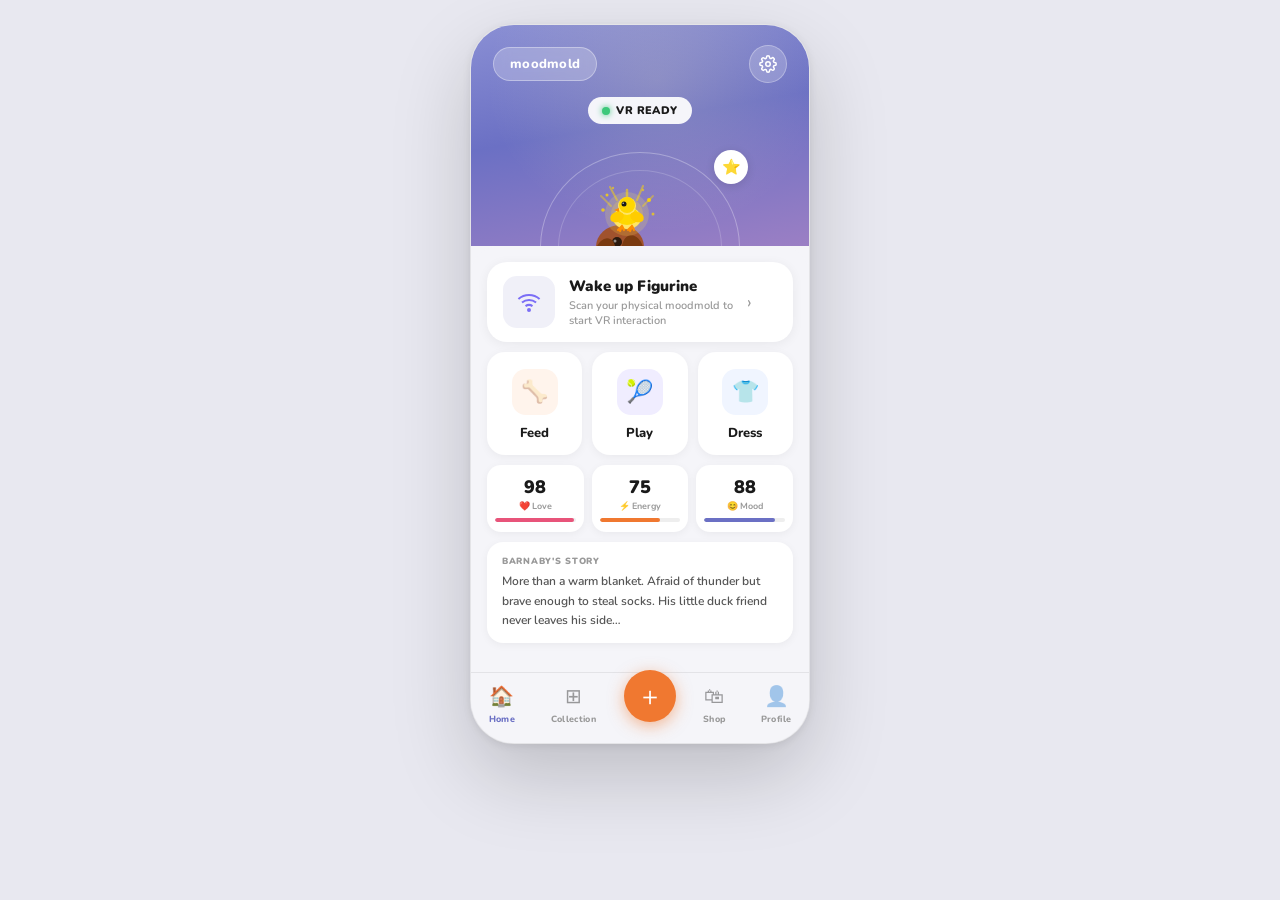
==== moodmol.html @ 46aa0790 "Initial commit: Moodmol mobile HTML prototype Made-with: Cursor" ====
<!DOCTYPE html>
<html lang="zh">
<head>
<meta charset="UTF-8"/>
<meta name="viewport" content="width=device-width, initial-scale=1.0"/>
<title>Moodmol – Digital Pet App</title>
<link rel="preconnect" href="https://fonts.googleapis.com"/>
<link href="https://fonts.googleapis.com/css2?family=Nunito:wght@400;600;700;800;900;1000&display=swap" rel="stylesheet"/>
<style>
*{box-sizing:border-box;margin:0;padding:0;}
:root{
  --orange:#F07830;--orange2:#F5A24B;--orange-dark:#D05E18;
  --pink:#e8547a;--green:#3DC87A;--purple:#7B6EF6;
  --blue:#8A8FD4;--blue2:#6B70C4;
  --white:#fff;--bg:#f5f5f9;--text:#1a1a1a;--muted:#999;
  --font:'Nunito',sans-serif;
}
body{font-family:var(--font);background:#e8e8f0;display:flex;flex-direction:column;align-items:center;justify-content:flex-start;padding:24px 16px 40px;min-height:100vh;}

.phone-shell{width:340px;height:720px;border-radius:44px;overflow:hidden;box-shadow:0 32px 80px rgba(0,0,0,0.18),0 2px 8px rgba(0,0,0,0.08);background:var(--bg);position:relative;border:1px solid rgba(0,0,0,0.07);display:flex;flex-direction:column;}

.screen{display:none;flex:1;min-height:0;flex-direction:column;overflow-y:auto;overflow-x:hidden;-webkit-overflow-scrolling:touch;}
.screen.active{display:flex;}

/* ══════════ HOME ══════════ */
.home-hero{background:linear-gradient(170deg,#8A8FD4 0%,#6B70C4 45%,#9B7FC4 100%);padding:0 0 28px;position:relative;overflow:hidden;}
.home-hero::before{content:'';position:absolute;inset:0;background:radial-gradient(ellipse at 55% 25%,rgba(255,240,180,0.18) 0%,transparent 65%);}

.home-topbar{display:flex;justify-content:space-between;align-items:center;padding:20px 22px 0;position:relative;z-index:2;}
.brand-pill{background:rgba(255,255,255,0.22);backdrop-filter:blur(8px);border:1px solid rgba(255,255,255,0.35);border-radius:20px;padding:7px 16px;font-size:13px;font-weight:800;color:#fff;letter-spacing:0.02em;}
.settings-btn{width:38px;height:38px;background:rgba(255,255,255,0.2);border-radius:50%;display:flex;align-items:center;justify-content:center;cursor:pointer;border:1px solid rgba(255,255,255,0.3);}
.settings-btn svg{width:18px;height:18px;stroke:#fff;fill:none;stroke-width:2;}

.vr-badge{display:flex;align-items:center;gap:6px;background:rgba(255,255,255,0.92);border-radius:20px;padding:6px 14px;font-size:11px;font-weight:900;color:var(--text);width:fit-content;margin:14px auto 0;letter-spacing:0.04em;position:relative;z-index:2;}
.vr-dot{width:8px;height:8px;background:var(--green);border-radius:50%;box-shadow:0 0 6px var(--green);}

.pet-display{position:relative;width:240px;height:230px;margin:8px auto -8px;z-index:2;cursor:pointer;}
.pet-ring{position:absolute;inset:20px;border-radius:50%;border:1.5px solid rgba(255,255,255,0.3);}
.pet-ring.inner{inset:38px;border-color:rgba(255,255,255,0.18);}
.pet-svg-wrap{position:absolute;inset:0;display:flex;align-items:center;justify-content:center;animation:float 3.5s ease-in-out infinite;}
@keyframes float{0%,100%{transform:translateY(0)}50%{transform:translateY(-9px)}}

.badge-star{position:absolute;top:18px;right:12px;width:34px;height:34px;background:#fff;border-radius:50%;display:flex;align-items:center;justify-content:center;font-size:15px;box-shadow:0 2px 10px rgba(0,0,0,0.12);cursor:pointer;}
.badge-heart{position:absolute;bottom:32px;left:8px;width:34px;height:34px;background:#fff;border-radius:50%;display:flex;align-items:center;justify-content:center;font-size:15px;box-shadow:0 2px 10px rgba(0,0,0,0.12);cursor:pointer;}

.pet-name-area{text-align:center;padding:16px 0 2px;position:relative;z-index:2;}
.pet-name{font-size:30px;font-weight:1000;color:#fff;letter-spacing:-0.5px;}
.pet-location{display:flex;align-items:center;justify-content:center;gap:4px;font-size:12px;font-weight:700;color:rgba(255,255,255,0.75);margin-top:3px;}

.home-cards{background:var(--bg);border-radius:28px 28px 0 0;padding:16px 16px 100px;display:flex;flex-direction:column;gap:10px;}

.wake-card{background:#fff;border-radius:20px;padding:14px 16px;display:flex;align-items:center;gap:14px;cursor:pointer;transition:transform .15s;box-shadow:0 2px 12px rgba(0,0,0,0.06);}
.wake-card:hover{transform:scale(1.01);}
.wake-icon{width:52px;height:52px;background:#f0f0f8;border-radius:14px;display:flex;align-items:center;justify-content:center;flex-shrink:0;}
.wake-icon svg{width:24px;height:24px;stroke:var(--purple);fill:none;stroke-width:2;}
.wake-title{font-size:15px;font-weight:900;color:var(--text);}
.wake-sub{font-size:11px;color:var(--muted);font-weight:600;margin-top:2px;line-height:1.4;}

.actions-row{display:grid;grid-template-columns:repeat(3,1fr);gap:10px;}
.action-card{background:#fff;border-radius:18px;padding:17px 8px 13px;display:flex;flex-direction:column;align-items:center;gap:9px;cursor:pointer;transition:all .18s;box-shadow:0 2px 10px rgba(0,0,0,0.05);}
.action-card:hover{transform:translateY(-3px);box-shadow:0 8px 22px rgba(0,0,0,0.1);}
.action-icon-wrap{width:46px;height:46px;border-radius:14px;display:flex;align-items:center;justify-content:center;font-size:22px;}
.action-lbl{font-size:13px;font-weight:800;color:var(--text);}

.stats-row{display:grid;grid-template-columns:repeat(3,1fr);gap:8px;}
.stat-card{background:#fff;border-radius:14px;padding:10px 8px;text-align:center;box-shadow:0 2px 8px rgba(0,0,0,0.05);}
.stat-val{font-size:18px;font-weight:1000;color:var(--text);}
.stat-lbl{font-size:9px;color:var(--muted);font-weight:700;margin-top:1px;}
.stat-bar{height:4px;border-radius:3px;background:#eee;margin-top:6px;overflow:hidden;}
.stat-fill{height:100%;border-radius:3px;}

.story-card{background:#fff;border-radius:16px;padding:13px 15px;box-shadow:0 2px 8px rgba(0,0,0,0.05);}
.story-label{font-size:9px;font-weight:900;text-transform:uppercase;letter-spacing:0.08em;color:var(--muted);margin-bottom:5px;}
.story-text{font-size:12px;font-weight:600;color:#555;line-height:1.6;}

.bottom-nav{position:absolute;bottom:0;left:0;right:0;background:rgba(245,245,249,0.96);backdrop-filter:blur(12px);border-top:1px solid rgba(0,0,0,0.07);padding:10px 0 18px;display:flex;align-items:center;justify-content:space-around;}
.nav-item{display:flex;flex-direction:column;align-items:center;gap:3px;cursor:pointer;padding:0 8px;}
.nav-icon{font-size:20px;opacity:0.38;}
.nav-icon.active{opacity:1;}
.nav-lbl{font-size:9px;font-weight:800;color:var(--muted);letter-spacing:0.04em;}
.nav-lbl.active{color:var(--blue2);}
.nav-create{width:52px;height:52px;background:var(--orange);border-radius:50%;display:flex;align-items:center;justify-content:center;font-size:26px;color:#fff;box-shadow:0 4px 16px rgba(240,120,48,0.5);cursor:pointer;margin-top:-16px;transition:all .2s;}
.nav-create:hover{transform:scale(1.08);}
.nav-create:active{transform:scale(0.95);}

/* ══════════ PLAY / AR ══════════ */
.play-header{background:linear-gradient(160deg,#8A8FD4,#6B70C4);padding:20px 22px 14px;position:relative;overflow:hidden;}
.back-row{display:flex;align-items:center;justify-content:space-between;position:relative;z-index:2;margin-bottom:10px;}
.back-btn{display:flex;align-items:center;gap:5px;cursor:pointer;}
.back-ch{font-size:20px;font-weight:900;color:#fff;}
.back-txt{font-size:13px;font-weight:800;color:#fff;}
.play-nav-title{font-size:14px;font-weight:900;color:#fff;}
.play-more{font-size:18px;color:rgba(255,255,255,0.6);}

.ar-viewport{position:relative;height:200px;margin:0 14px;border-radius:22px;overflow:hidden;cursor:pointer;background:linear-gradient(170deg,#9BA2E0 0%,#7B82CC 60%,#B890D0 100%);}
.ar-grid{position:absolute;inset:0;background-image:repeating-linear-gradient(0deg,rgba(255,255,255,0.07) 0,rgba(255,255,255,0.07) 1px,transparent 1px,transparent 24px),repeating-linear-gradient(90deg,rgba(255,255,255,0.07) 0,rgba(255,255,255,0.07) 1px,transparent 1px,transparent 24px);}
.ar-floor{position:absolute;bottom:0;left:0;right:0;height:60px;background:linear-gradient(0deg,rgba(180,160,220,0.45),transparent);}
.ar-pet-wrap{position:absolute;inset:0;display:flex;align-items:center;justify-content:center;animation:ar-float 3s ease-in-out infinite;}
@keyframes ar-float{0%,100%{transform:translateY(0)}50%{transform:translateY(-10px)}}
.ar-glow{position:absolute;bottom:24px;left:50%;transform:translateX(-50%);width:90px;height:18px;background:rgba(255,200,80,0.28);border-radius:50%;filter:blur(6px);}
.ar-live-badge{position:absolute;top:10px;left:12px;font-size:9px;font-weight:900;background:rgba(255,255,255,0.2);color:#fff;border-radius:8px;padding:3px 10px;letter-spacing:0.1em;}
.ar-nfc-btn{position:absolute;top:10px;right:12px;font-size:9px;font-weight:800;background:rgba(255,255,255,0.22);color:#fff;border-radius:8px;padding:3px 10px;cursor:pointer;border:1px solid rgba(255,255,255,0.3);}
.ar-sp{position:absolute;color:#FFD700;font-size:12px;animation:ar-twinkle var(--d) var(--dl) ease-in-out infinite;pointer-events:none;}
@keyframes ar-twinkle{0%,100%{opacity:0;transform:scale(0.4) translateY(0)}50%{opacity:1;transform:scale(1) translateY(-6px)}}

.pet-info-strip{display:flex;align-items:center;gap:12px;background:#fff;margin:10px 14px 0;border-radius:18px;padding:12px 14px;box-shadow:0 2px 10px rgba(0,0,0,0.06);}
.pet-av{width:46px;height:46px;border-radius:14px;background:linear-gradient(135deg,#c8a8e8,#8A8FD4);display:flex;align-items:center;justify-content:center;font-size:24px;flex-shrink:0;}
.pet-inf-name{font-size:15px;font-weight:900;color:var(--text);}
.pet-inf-breed{font-size:10px;color:var(--muted);font-weight:700;}
.mood-pill{background:#f0f0ff;color:var(--blue2);font-size:10px;font-weight:800;border-radius:12px;padding:4px 11px;}

.ar-actions{display:grid;grid-template-columns:repeat(4,1fr);gap:8px;padding:10px 14px 0;}
.ar-act{background:#fff;border-radius:14px;padding:11px 4px 8px;display:flex;flex-direction:column;align-items:center;gap:4px;cursor:pointer;transition:all .18s;border:2px solid transparent;box-shadow:0 2px 8px rgba(0,0,0,0.05);}
.ar-act:hover{transform:scale(1.05);}
.ar-act.on{background:#f0f0ff;border-color:var(--blue2);}
.ar-act-icon{font-size:20px;}
.ar-act-lbl{font-size:8px;font-weight:800;color:var(--muted);}
.ar-act.on .ar-act-lbl{color:var(--blue2);}

.ar-stats{display:grid;grid-template-columns:repeat(3,1fr);gap:8px;padding:8px 14px 0;}
.ar-stat{background:#fff;border-radius:12px;padding:9px 6px;text-align:center;box-shadow:0 2px 6px rgba(0,0,0,0.05);}
.ar-sv{font-size:16px;font-weight:1000;color:var(--text);}
.ar-sl{font-size:8px;color:var(--muted);font-weight:700;margin-top:1px;}
.ar-sb{height:4px;border-radius:3px;background:#eee;margin-top:5px;overflow:hidden;}
.ar-sf{height:100%;border-radius:3px;transition:width .5s ease;}

.nfc-strip{display:flex;align-items:center;justify-content:center;gap:7px;background:#f0f0ff;border-radius:14px;padding:9px 12px;cursor:pointer;margin:8px 14px 0;transition:all .2s;}
.nfc-strip:hover{background:#e4e4ff;}
.nfc-txt{font-size:10px;font-weight:800;color:var(--blue2);}

.ar-cta{background:linear-gradient(90deg,#8A8FD4,#6B70C4);color:#fff;border-radius:16px;padding:13px;font-size:14px;font-weight:900;text-align:center;cursor:pointer;margin:8px 14px 12px;transition:all .2s;border:none;font-family:var(--font);display:block;width:calc(100% - 28px);}
.ar-cta:hover{opacity:0.9;transform:translateY(-1px);}

/* ══════════ FEED ══════════ */
.subscreen-header{background:linear-gradient(135deg,#8A8FD4,#6B70C4);padding:20px 22px 22px;}
.sub-back{display:flex;align-items:center;gap:8px;cursor:pointer;margin-bottom:12px;}
.sub-title{font-size:20px;font-weight:900;color:#fff;}
.subscreen-body{flex:1;min-height:0;padding:14px;display:flex;flex-direction:column;gap:11px;background:var(--bg);overflow-y:auto;}

.hb-wrap{background:#fff;border-radius:14px;padding:12px 14px;box-shadow:0 2px 8px rgba(0,0,0,0.05);}
.hb-lbl{display:flex;justify-content:space-between;font-size:11px;font-weight:800;color:var(--text);margin-bottom:6px;}
.hb-track{height:10px;background:#f0f0f0;border-radius:8px;overflow:hidden;}
.hb-fill{height:100%;background:linear-gradient(90deg,#8A8FD4,#6B70C4);border-radius:8px;transition:width .5s ease;}

.food-grid{display:grid;grid-template-columns:repeat(3,1fr);gap:9px;}
.food-item{background:#fff;border-radius:14px;padding:13px 7px;display:flex;flex-direction:column;align-items:center;gap:5px;cursor:pointer;transition:all .18s;border:2px solid transparent;box-shadow:0 2px 7px rgba(0,0,0,0.05);}
.food-item:hover{border-color:var(--blue2);transform:scale(1.03);}
.food-item.sel{border-color:var(--blue2);background:#f0f0ff;}
.food-emoji{font-size:26px;}
.food-name{font-size:10px;font-weight:800;color:var(--text);}
.food-pts{font-size:9px;color:var(--blue2);font-weight:700;}
.sub-btn{background:linear-gradient(90deg,#8A8FD4,#6B70C4);color:#fff;border-radius:14px;padding:13px;font-size:14px;font-weight:900;text-align:center;cursor:pointer;border:none;font-family:var(--font);width:100%;}

/* ══════════ DRESS ══════════ */
.dress-preview{background:linear-gradient(135deg,#d4d0f0,#c0c8e8);padding:20px 22px 22px;text-align:center;}
.outfit-grid{display:grid;grid-template-columns:repeat(3,1fr);gap:9px;padding:14px;}
.outfit-card{background:#fff;border-radius:14px;padding:13px 7px;display:flex;flex-direction:column;align-items:center;gap:5px;cursor:pointer;transition:all .18s;border:2px solid transparent;box-shadow:0 2px 7px rgba(0,0,0,0.05);}
.outfit-card:hover{transform:scale(1.03);}
.outfit-card.wearing{border-color:var(--blue2);background:#f0f0ff;}

/* ══════════ CREATE ══════════ */
.create-header{background:linear-gradient(135deg,var(--orange2),var(--orange));padding:20px 22px 24px;}
.create-body{flex:1;min-height:0;padding:16px;display:flex;flex-direction:column;gap:12px;background:var(--bg);overflow-y:auto;}
.upload-big{border:2.5px dashed #ffc89a;border-radius:20px;background:#fff9f5;padding:26px;display:flex;flex-direction:column;align-items:center;gap:8px;cursor:pointer;transition:all .2s;}
.upload-big:hover,.upload-big.done{border-color:var(--orange);background:#fff4ec;}
.upload-big.has-preview{padding:14px;}
.visually-hidden{position:absolute;width:1px;height:1px;padding:0;margin:-1px;overflow:hidden;clip:rect(0,0,0,0);white-space:nowrap;border:0;}
.upload-preview-img{width:100%;max-height:150px;object-fit:cover;border-radius:14px;display:none;box-shadow:0 2px 12px rgba(0,0,0,0.08);}
.upload-big.has-preview .upload-preview-img{display:block;}
.upload-big.has-preview .upload-big-icon{display:none;}
.upload-big-icon{width:48px;height:48px;background:var(--orange);border-radius:50%;display:flex;align-items:center;justify-content:center;font-size:22px;}
.upload-big-txt{font-size:14px;font-weight:900;color:var(--orange);}
.upload-big-sub{font-size:11px;color:var(--muted);}
.cf-label{font-size:10px;font-weight:900;text-transform:uppercase;letter-spacing:0.07em;color:var(--muted);margin-bottom:3px;}
.cf-input{background:#fff;border-radius:12px;padding:10px 13px;font-size:13px;font-family:var(--font);font-weight:600;border:1.5px solid transparent;transition:all .2s;width:100%;outline:none;box-shadow:0 1px 6px rgba(0,0,0,0.05);}
.cf-input:focus{border-color:var(--orange);}
.cf-input::placeholder{color:#ccc;}
.cf-row{display:grid;grid-template-columns:1fr 1fr;gap:10px;}
.chips-wrap{display:flex;flex-wrap:wrap;gap:6px;}
.chip{padding:6px 12px;border-radius:20px;font-size:11px;font-weight:800;background:#f0f0f0;color:#888;cursor:pointer;transition:all .2s;border:1.5px solid transparent;user-select:none;}
.chip.on{background:#fff4ec;color:var(--orange-dark);border-color:var(--orange);}
.create-btn{background:var(--orange);color:#fff;border-radius:16px;padding:14px;font-size:14px;font-weight:900;text-align:center;cursor:pointer;transition:all .2s;border:none;font-family:var(--font);width:100%;}
.create-btn:hover{background:var(--orange-dark);}

/* ══════════ GENERATING ══════════ */
.gen-hero{background:linear-gradient(160deg,#F5A24B,#F07830,#e8547a);padding:28px 22px 32px;display:flex;flex-direction:column;align-items:center;gap:6px;}
.gen-orb-wrap{position:relative;width:140px;height:140px;display:flex;align-items:center;justify-content:center;}
.gen-ring{position:absolute;border-radius:50%;border:2px solid rgba(255,255,255,0.3);}
.gen-ring.r1{inset:-12px;animation:pulse-r 2s infinite;}
.gen-ring.r2{inset:-24px;animation:pulse-r 2s .5s infinite;}
.gen-ring.r3{inset:-38px;animation:pulse-r 2s 1s infinite;}
@keyframes pulse-r{0%,100%{opacity:1}50%{opacity:.3}}
.gen-orb{width:120px;height:120px;background:rgba(255,255,255,0.2);border-radius:50%;display:flex;align-items:center;justify-content:center;font-size:56px;border:2px solid rgba(255,255,255,0.35);}
.gen-body{flex:1;min-height:0;padding:16px;background:var(--bg);display:flex;flex-direction:column;gap:12px;overflow-y:auto;}
.prog-card{background:#fff;border-radius:16px;padding:14px;box-shadow:0 2px 8px rgba(0,0,0,0.05);}
.prog-head{display:flex;justify-content:space-between;font-size:11px;font-weight:800;color:var(--text);margin-bottom:8px;}
.prog-pct{color:var(--orange);}
.prog-track{height:9px;background:#f0f0f0;border-radius:6px;overflow:hidden;}
.prog-fill{height:100%;border-radius:6px;background:linear-gradient(90deg,var(--orange2),var(--orange));width:0%;transition:width .08s linear;}
.steps-card{background:#fff;border-radius:16px;padding:14px;box-shadow:0 2px 8px rgba(0,0,0,0.05);display:flex;flex-direction:column;gap:9px;}
.step-row{display:flex;align-items:center;gap:10px;}
.step-dot{width:22px;height:22px;border-radius:50%;flex-shrink:0;display:flex;align-items:center;justify-content:center;font-size:10px;font-weight:900;transition:all .3s;}
.s-done{background:var(--green);color:#fff;}
.s-active{background:var(--orange);color:#fff;}
.s-wait{background:#f0f0f0;color:#ccc;}
.step-txt{font-size:12px;font-weight:700;transition:color .3s;}
.t-done{color:var(--green);}
.t-active{color:var(--orange);}
.t-wait{color:#ccc;}

/* NFC Sheet */
.overlay{position:fixed;inset:0;background:rgba(0,0,0,0.4);display:none;align-items:flex-end;z-index:500;}
.overlay.open{display:flex;}
.sheet{background:#fff;border-radius:28px 28px 0 0;padding:26px 22px 34px;width:100%;max-width:340px;margin:0 auto;animation:slide-up .3s;}
@keyframes slide-up{from{transform:translateY(60px);opacity:0}to{transform:translateY(0);opacity:1}}
.sheet-handle{width:40px;height:4px;background:#e0e0e0;border-radius:2px;margin:0 auto 18px;}
.sheet-title{font-size:17px;font-weight:900;text-align:center;color:var(--text);margin-bottom:5px;}
.sheet-sub{font-size:12px;font-weight:600;color:var(--muted);text-align:center;line-height:1.5;margin-bottom:18px;}
.sheet-btn{background:linear-gradient(90deg,#8A8FD4,#6B70C4);color:#fff;border-radius:13px;padding:13px;font-size:14px;font-weight:900;text-align:center;cursor:pointer;border:none;font-family:var(--font);width:100%;margin-bottom:8px;display:block;}
.sheet-btn-sec{background:#f5f5f5;color:var(--text);border-radius:13px;padding:11px;font-size:13px;font-weight:700;text-align:center;cursor:pointer;border:none;font-family:var(--font);width:100%;display:block;}

.toast{position:fixed;bottom:28px;left:50%;transform:translateX(-50%) translateY(16px);background:#1a1a1a;color:#fff;font-size:12px;font-weight:800;border-radius:20px;padding:10px 20px;opacity:0;transition:all .3s;pointer-events:none;z-index:999;white-space:nowrap;}
.toast.show{opacity:1;transform:translateX(-50%) translateY(0);}
</style>
</head>
<body>

<div class="phone-shell" id="phoneShell" style="position:relative;">

  <!-- ══ HOME ══ -->
  <div class="screen active" id="sc-home">
    <div class="home-hero">
      <div class="home-topbar">
        <div class="brand-pill">moodmold</div>
        <div class="settings-btn" onclick="showToast('⚙️ Settings')">
          <svg viewBox="0 0 24 24"><circle cx="12" cy="12" r="3"/><path d="M19.4 15a1.65 1.65 0 00.33 1.82l.06.06a2 2 0 010 2.83 2 2 0 01-2.83 0l-.06-.06a1.65 1.65 0 00-1.82-.33 1.65 1.65 0 00-1 1.51V21a2 2 0 01-4 0v-.09A1.65 1.65 0 009 19.4a1.65 1.65 0 00-1.82.33l-.06.06a2 2 0 01-2.83-2.83l.06-.06A1.65 1.65 0 004.68 15a1.65 1.65 0 00-1.51-1H3a2 2 0 010-4h.09A1.65 1.65 0 004.6 9a1.65 1.65 0 00-.33-1.82l-.06-.06a2 2 0 012.83-2.83l.06.06A1.65 1.65 0 009 4.68a1.65 1.65 0 001-1.51V3a2 2 0 014 0v.09a1.65 1.65 0 001 1.51 1.65 1.65 0 001.82-.33l.06-.06a2 2 0 012.83 2.83l-.06.06A1.65 1.65 0 0019.4 9a1.65 1.65 0 001.51 1H21a2 2 0 010 4h-.09a1.65 1.65 0 00-1.51 1z"/></svg>
        </div>
      </div>
      <div class="vr-badge"><div class="vr-dot"></div>VR READY</div>

      <div class="pet-display" onclick="tapPet('home')">
        <div class="pet-ring"></div>
        <div class="pet-ring inner"></div>
        <div class="pet-svg-wrap">
          <svg width="170" height="170" viewBox="0 0 170 170" xmlns="http://www.w3.org/2000/svg">
            <ellipse cx="85" cy="158" rx="38" ry="8" fill="rgba(0,0,0,0.12)"/>
            <ellipse cx="85" cy="118" rx="42" ry="26" fill="#8B4513"/>
            <ellipse cx="85" cy="116" rx="40" ry="23" fill="#A0522D"/>
            <rect x="52" y="132" width="14" height="18" rx="7" fill="#8B4513"/>
            <rect x="104" y="132" width="14" height="18" rx="7" fill="#8B4513"/>
            <rect x="62" y="133" width="12" height="16" rx="6" fill="#8B4513"/>
            <rect x="96" y="133" width="12" height="16" rx="6" fill="#8B4513"/>
            <path d="M125 112 Q140 105 138 95 Q136 87 128 90" stroke="#8B4513" stroke-width="8" fill="none" stroke-linecap="round"/>
            <ellipse cx="72" cy="100" rx="18" ry="16" fill="#A0522D"/>
            <ellipse cx="65" cy="85" rx="24" ry="22" fill="#A0522D"/>
            <ellipse cx="54" cy="90" rx="14" ry="10" fill="#8B4513"/>
            <ellipse cx="46" cy="89" rx="7" ry="5" fill="#2C1A0E"/>
            <ellipse cx="44" cy="88" rx="2" ry="1.5" fill="rgba(255,255,255,0.3)"/>
            <circle cx="62" cy="80" r="5" fill="#2C1A0E"/>
            <circle cx="60" cy="79" r="1.5" fill="rgba(255,255,255,0.5)"/>
            <ellipse cx="78" cy="90" rx="11" ry="17" fill="#7A3A10" transform="rotate(-10 78 90)"/>
            <ellipse cx="50" cy="91" rx="10" ry="15" fill="#7A3A10" transform="rotate(15 50 91)"/>
            <ellipse cx="75" cy="112" rx="18" ry="8" fill="rgba(180,120,60,0.3)"/>
            <g opacity="0.7">
              <line x1="72" y1="42" x2="72" y2="28" stroke="#FFD700" stroke-width="2.5" stroke-linecap="round" opacity="0.8"/>
              <line x1="82" y1="38" x2="88" y2="24" stroke="#FFD700" stroke-width="2" stroke-linecap="round" opacity="0.7"/>
              <line x1="62" y1="38" x2="55" y2="25" stroke="#FFD700" stroke-width="2" stroke-linecap="round" opacity="0.7"/>
              <line x1="88" y1="44" x2="98" y2="34" stroke="#FFD700" stroke-width="1.8" stroke-linecap="round" opacity="0.6"/>
              <line x1="56" y1="44" x2="46" y2="34" stroke="#FFD700" stroke-width="1.8" stroke-linecap="round" opacity="0.6"/>
            </g>
            <circle cx="72" cy="52" r="22" fill="rgba(255,230,80,0.18)"/>
            <circle cx="72" cy="52" r="16" fill="rgba(255,215,60,0.22)"/>
            <ellipse cx="72" cy="56" rx="14" ry="11" fill="#FFE566"/>
            <ellipse cx="72" cy="54" rx="12" ry="9" fill="#FFD700"/>
            <circle cx="72" cy="44" r="9" fill="#FFE566"/>
            <circle cx="72" cy="43" r="8" fill="#FFD700"/>
            <path d="M64 46 L59 48 L64 50 Z" fill="#FF8C00"/>
            <circle cx="69" cy="42" r="2.5" fill="#1a1a1a"/>
            <circle cx="68.2" cy="41.3" r="0.8" fill="rgba(255,255,255,0.7)"/>
            <ellipse cx="82" cy="55" rx="7" ry="5" fill="#FFCC00" transform="rotate(20 82 55)"/>
            <ellipse cx="62" cy="55" rx="7" ry="5" fill="#FFCC00" transform="rotate(-20 62 55)"/>
            <path d="M67 64 L63 68 M67 64 L65 69 M67 64 L69 68" stroke="#FF8C00" stroke-width="2.2" stroke-linecap="round"/>
            <path d="M77 64 L73 68 M77 64 L75 69 M77 64 L79 68" stroke="#FF8C00" stroke-width="2.2" stroke-linecap="round"/>
            <circle cx="94" cy="38" r="2" fill="#FFD700" opacity="0.9"/>
            <circle cx="52" cy="33" r="1.5" fill="#FFD700" opacity="0.8"/>
            <circle cx="98" cy="52" r="1.5" fill="#FFD700" opacity="0.7"/>
            <circle cx="48" cy="48" r="1.8" fill="#FFD700" opacity="0.8"/>
            <circle cx="88" cy="28" r="1.2" fill="#FFD700" opacity="0.6"/>
            <circle cx="58" cy="26" r="1.2" fill="#FFD700" opacity="0.6"/>
          </svg>
        </div>
        <div class="badge-star" onclick="event.stopPropagation();showToast('⭐ Favorited!')">⭐</div>
        <div class="badge-heart" onclick="event.stopPropagation();addLove()">❤️</div>
      </div>

      <div class="pet-name-area">
        <div class="pet-name" id="homePetName">Barnaby</div>
        <div class="pet-location">📍 Home Environment</div>
      </div>
    </div>

    <div class="home-cards">
      <div class="wake-card" onclick="openNFC()">
        <div class="wake-icon">
          <svg viewBox="0 0 24 24"><path d="M5 12.55a11 11 0 0114.08 0"/><path d="M1.42 9a16 16 0 0121.16 0"/><path d="M8.53 16.11a6 6 0 016.95 0"/><circle cx="12" cy="20" r="1" fill="currentColor"/></svg>
        </div>
        <div class="wake-text">
          <div class="wake-title">Wake up Figurine</div>
          <div class="wake-sub">Scan your physical moodmold to<br>start VR interaction</div>
        </div>
        <span style="font-size:18px;color:var(--muted);">›</span>
      </div>

      <div class="actions-row">
        <div class="action-card" onclick="goTo('sc-feed')">
          <div class="action-icon-wrap" style="background:#fff4ec;">🦴</div>
          <div class="action-lbl">Feed</div>
        </div>
        <div class="action-card" onclick="goTo('sc-play')">
          <div class="action-icon-wrap" style="background:#f0edff;">🎾</div>
          <div class="action-lbl">Play</div>
        </div>
        <div class="action-card" onclick="goTo('sc-dress')">
          <div class="action-icon-wrap" style="background:#f0f5ff;">👕</div>
          <div class="action-lbl">Dress</div>
        </div>
      </div>

      <div class="stats-row">
        <div class="stat-card"><div class="stat-val" id="h-love">98</div><div class="stat-lbl">❤️ Love</div><div class="stat-bar"><div class="stat-fill" id="hf-love" style="width:98%;background:var(--pink)"></div></div></div>
        <div class="stat-card"><div class="stat-val" id="h-energy">75</div><div class="stat-lbl">⚡ Energy</div><div class="stat-bar"><div class="stat-fill" id="hf-energy" style="width:75%;background:var(--orange)"></div></div></div>
        <div class="stat-card"><div class="stat-val" id="h-mood">88</div><div class="stat-lbl">😊 Mood</div><div class="stat-bar"><div class="stat-fill" id="hf-mood" style="width:88%;background:var(--blue2)"></div></div></div>
      </div>

      <div class="story-card">
        <div class="story-label">Barnaby's Story</div>
        <div class="story-text">More than a warm blanket. Afraid of thunder but brave enough to steal socks. His little duck friend never leaves his side…</div>
      </div>
    </div>

    <div class="bottom-nav">
      <div class="nav-item"><div class="nav-icon active">🏠</div><div class="nav-lbl active">Home</div></div>
      <div class="nav-item" onclick="showToast('🗂 Collection')"><div class="nav-icon">⊞</div><div class="nav-lbl">Collection</div></div>
      <div class="nav-create" onclick="goTo('sc-create')">＋</div>
      <div class="nav-item" onclick="showToast('🛍 Shop')"><div class="nav-icon">🛍</div><div class="nav-lbl">Shop</div></div>
      <div class="nav-item" onclick="showToast('👤 Profile')"><div class="nav-icon">👤</div><div class="nav-lbl">Profile</div></div>
    </div>
  </div>

  <!-- ══ PLAY / AR ══ -->
  <div class="screen" id="sc-play">
    <div class="play-header">
      <div class="back-row">
        <div class="back-btn" onclick="goTo('sc-home')"><span class="back-ch">‹</span><span class="back-txt">Back</span></div>
        <span class="play-nav-title">AR World</span>
        <span class="play-more">⋮</span>
      </div>
    </div>

    <div style="background:var(--bg);flex:1;min-height:0;padding-bottom:16px;overflow-y:auto;">
      <div class="ar-viewport" onclick="tapPet('ar')" id="arViewport">
        <div class="ar-grid"></div>
        <div class="ar-floor"></div>
        <div class="ar-sp" style="--d:2.1s;--dl:0s;top:14px;left:22px;">✦</div>
        <div class="ar-sp" style="--d:1.7s;--dl:.4s;top:20px;right:30px;font-size:9px;">✦</div>
        <div class="ar-sp" style="--d:2.4s;--dl:.9s;bottom:40px;left:18px;font-size:9px;">✦</div>
        <div class="ar-sp" style="--d:1.9s;--dl:1.3s;bottom:50px;right:20px;">✦</div>
        <div class="ar-sp" style="--d:2.8s;--dl:.6s;top:50px;left:50px;font-size:8px;">✦</div>
        <div class="ar-glow"></div>
        <div class="ar-pet-wrap">
          <svg width="130" height="130" viewBox="0 0 130 130" xmlns="http://www.w3.org/2000/svg">
            <ellipse cx="65" cy="120" rx="30" ry="7" fill="rgba(255,200,80,0.2)"/>
            <ellipse cx="65" cy="94" rx="33" ry="21" fill="#8B4513"/><ellipse cx="65" cy="92" rx="31" ry="18" fill="#A0522D"/>
            <rect x="38" y="104" width="11" height="14" rx="5.5" fill="#8B4513"/><rect x="82" y="104" width="11" height="14" rx="5.5" fill="#8B4513"/>
            <rect x="46" y="105" width="10" height="13" rx="5" fill="#8B4513"/><rect x="74" y="105" width="10" height="13" rx="5" fill="#8B4513"/>
            <path d="M97 88 Q108 82 107 73 Q106 67 100 70" stroke="#8B4513" stroke-width="6" fill="none" stroke-linecap="round"/>
            <ellipse cx="52" cy="77" rx="14" ry="13" fill="#A0522D"/>
            <ellipse cx="47" cy="64" rx="19" ry="18" fill="#A0522D"/>
            <ellipse cx="38" cy="69" rx="11" ry="8" fill="#8B4513"/>
            <ellipse cx="31" cy="68" rx="6" ry="4" fill="#2C1A0E"/>
            <circle cx="43" cy="60" r="4" fill="#2C1A0E"/><circle cx="42" cy="59" r="1.2" fill="rgba(255,255,255,0.5)"/>
            <ellipse cx="57" cy="69" rx="9" ry="13" fill="#7A3A10" transform="rotate(-8 57 69)"/>
            <ellipse cx="33" cy="70" rx="8" ry="12" fill="#7A3A10" transform="rotate(12 33 70)"/>
            <circle cx="52" cy="32" r="18" fill="rgba(255,230,80,0.22)"/>
            <circle cx="52" cy="32" r="12" fill="rgba(255,215,60,0.25)"/>
            <line x1="52" y1="20" x2="52" y2="8" stroke="#FFD700" stroke-width="2" stroke-linecap="round" opacity="0.75"/>
            <line x1="61" y1="23" x2="68" y2="12" stroke="#FFD700" stroke-width="1.8" stroke-linecap="round" opacity="0.65"/>
            <line x1="43" y1="23" x2="36" y2="12" stroke="#FFD700" stroke-width="1.8" stroke-linecap="round" opacity="0.65"/>
            <line x1="66" y1="30" x2="75" y2="22" stroke="#FFD700" stroke-width="1.5" stroke-linecap="round" opacity="0.55"/>
            <line x1="38" y1="30" x2="29" y2="22" stroke="#FFD700" stroke-width="1.5" stroke-linecap="round" opacity="0.55"/>
            <ellipse cx="52" cy="36" rx="11" ry="9" fill="#FFE566"/>
            <ellipse cx="52" cy="34" rx="10" ry="7.5" fill="#FFD700"/>
            <circle cx="52" cy="26" r="7.5" fill="#FFE566"/>
            <circle cx="52" cy="25" r="6.5" fill="#FFD700"/>
            <path d="M46 27 L41 29 L46 31 Z" fill="#FF8C00"/>
            <circle cx="50" cy="23" r="2" fill="#1a1a1a"/><circle cx="49.3" cy="22.4" r="0.7" fill="rgba(255,255,255,0.7)"/>
            <ellipse cx="61" cy="35" rx="5.5" ry="4" fill="#FFCC00" transform="rotate(18 61 35)"/>
            <ellipse cx="43" cy="35" rx="5.5" ry="4" fill="#FFCC00" transform="rotate(-18 43 35)"/>
            <circle cx="72" cy="20" r="1.8" fill="#FFD700" opacity="0.9"/>
            <circle cx="34" cy="16" r="1.4" fill="#FFD700" opacity="0.8"/>
            <circle cx="75" cy="34" r="1.3" fill="#FFD700" opacity="0.7"/>
            <circle cx="31" cy="32" r="1.5" fill="#FFD700" opacity="0.75"/>
          </svg>
        </div>
        <div class="ar-live-badge">● LIVE AR</div>
        <div class="ar-nfc-btn" onclick="event.stopPropagation();openNFC()">📲 NFC</div>
      </div>

      <div class="pet-info-strip">
        <div class="pet-av">🐶</div>
        <div style="flex:1;">
          <div class="pet-inf-name">Barnaby</div>
          <div class="pet-inf-breed">Dachshund · Digital Soul</div>
        </div>
        <div class="mood-pill" id="arMood">😄 Happy</div>
      </div>

      <div class="ar-actions">
        <div class="ar-act on" id="act-pet" onclick="pickAct('pet','🤚','Pet','😄 Happy',3,0,2)"><div class="ar-act-icon">🤚</div><div class="ar-act-lbl">Pet</div></div>
        <div class="ar-act" id="act-feed" onclick="pickAct('feed','🍖','Feed','😋 Hungry',1,8,3)"><div class="ar-act-icon">🍖</div><div class="ar-act-lbl">Feed</div></div>
        <div class="ar-act" id="act-play" onclick="pickAct('play','🎾','Play','🤸 Excited',2,-4,5)"><div class="ar-act-icon">🎾</div><div class="ar-act-lbl">Play</div></div>
        <div class="ar-act" id="act-talk" onclick="pickAct('talk','💬','Talk','🥰 Loved',4,0,4)"><div class="ar-act-icon">💬</div><div class="ar-act-lbl">Talk</div></div>
      </div>

      <div class="ar-stats">
        <div class="ar-stat"><div class="ar-sv" id="ar-love">98</div><div class="ar-sl">❤️ Love</div><div class="ar-sb"><div class="ar-sf" id="arf-love" style="width:98%;background:var(--pink)"></div></div></div>
        <div class="ar-stat"><div class="ar-sv" id="ar-energy">75</div><div class="ar-sl">⚡ Energy</div><div class="ar-sb"><div class="ar-sf" id="arf-energy" style="width:75%;background:var(--orange)"></div></div></div>
        <div class="ar-stat"><div class="ar-sv" id="ar-mood">88</div><div class="ar-sl">😊 Mood</div><div class="ar-sb"><div class="ar-sf" id="arf-mood" style="width:88%;background:var(--blue2)"></div></div></div>
      </div>

      <div class="nfc-strip" onclick="openNFC()">
        <span style="font-size:16px">📲</span>
        <span class="nfc-txt">NFC figurine detected · Tap to bond</span>
      </div>

      <button class="ar-cta" onclick="showToast('🎾 Barnaby is playing! +5 Energy')">Start Interaction</button>
    </div>
  </div>

  <!-- ══ FEED ══ -->
  <div class="screen" id="sc-feed">
    <div class="subscreen-header">
      <div class="sub-back" onclick="goTo('sc-home')"><span style="font-size:20px;font-weight:900;color:#fff;">‹</span><span style="font-size:13px;font-weight:800;color:#fff;">Back</span></div>
      <div class="sub-title">Feed Barnaby 🦴</div>
    </div>
    <div class="subscreen-body">
      <div class="hb-wrap">
        <div class="hb-lbl"><span>Hunger</span><span id="hungerPct">62%</span></div>
        <div class="hb-track"><div class="hb-fill" id="hungerFill" style="width:62%"></div></div>
      </div>
      <div style="font-size:10px;font-weight:900;text-transform:uppercase;letter-spacing:0.07em;color:var(--muted);">Choose a Treat</div>
      <div class="food-grid">
        <div class="food-item" onclick="pickFood(this,'🍖','Meat Stick',15)"><div class="food-emoji">🍖</div><div class="food-name">Meat Stick</div><div class="food-pts">+15 energy</div></div>
        <div class="food-item" onclick="pickFood(this,'🥕','Carrot',8)"><div class="food-emoji">🥕</div><div class="food-name">Carrot</div><div class="food-pts">+8 health</div></div>
        <div class="food-item" onclick="pickFood(this,'🐟','Fish Bite',12)"><div class="food-emoji">🐟</div><div class="food-name">Fish Bite</div><div class="food-pts">+12 mood</div></div>
        <div class="food-item" onclick="pickFood(this,'🧀','Cheese',10)"><div class="food-emoji">🧀</div><div class="food-name">Cheese</div><div class="food-pts">+10 joy</div></div>
        <div class="food-item" onclick="pickFood(this,'🍎','Apple',6)"><div class="food-emoji">🍎</div><div class="food-name">Apple</div><div class="food-pts">+6 vitamin</div></div>
        <div class="food-item" onclick="pickFood(this,'🍪','Cookie',5)"><div class="food-emoji">🍪</div><div class="food-name">Cookie</div><div class="food-pts">+5 love</div></div>
      </div>
      <button class="sub-btn" onclick="doFeed()">Feed Now 🦴</button>
    </div>
  </div>

  <!-- ══ DRESS ══ -->
  <div class="screen" id="sc-dress">
    <div class="dress-preview">
      <div class="sub-back" onclick="goTo('sc-home')" style="margin-bottom:8px;"><span style="font-size:20px;font-weight:900;color:var(--blue2);">‹</span><span style="font-size:13px;font-weight:800;color:var(--blue2);">Back</span></div>
      <svg id="dressedPet" width="110" height="90" viewBox="0 0 130 110" xmlns="http://www.w3.org/2000/svg">
        <ellipse cx="65" cy="105" rx="32" ry="7" fill="rgba(0,0,0,0.08)"/>
        <ellipse cx="65" cy="82" rx="33" ry="21" fill="#8B4513"/><ellipse cx="65" cy="80" rx="31" ry="18" fill="#A0522D"/>
        <rect x="38" y="94" width="11" height="14" rx="5.5" fill="#8B4513"/><rect x="82" y="94" width="11" height="14" rx="5.5" fill="#8B4513"/>
        <path d="M97 78 Q108 72 107 63 Q106 57 100 60" stroke="#8B4513" stroke-width="6" fill="none" stroke-linecap="round"/>
        <ellipse cx="52" cy="65" rx="14" ry="13" fill="#A0522D"/>
        <ellipse cx="47" cy="52" rx="19" ry="18" fill="#A0522D"/>
        <ellipse cx="38" cy="57" rx="11" ry="8" fill="#8B4513"/>
        <ellipse cx="31" cy="56" rx="6" ry="4" fill="#2C1A0E"/>
        <circle cx="43" cy="48" r="4" fill="#2C1A0E"/><circle cx="42" cy="47" r="1.2" fill="rgba(255,255,255,0.5)"/>
        <ellipse cx="57" cy="57" rx="9" ry="13" fill="#7A3A10" transform="rotate(-8 57 57)"/>
        <ellipse cx="33" cy="58" rx="8" ry="12" fill="#7A3A10" transform="rotate(12 33 58)"/>
        <text id="accessoryText" x="65" y="28" text-anchor="middle" font-size="22">🎩</text>
      </svg>
      <div style="font-size:14px;font-weight:900;color:var(--blue2);margin-top:6px;" id="outfitName">Fancy Look</div>
    </div>
    <div style="background:var(--bg);flex:1;min-height:0;overflow-y:auto;">
      <div class="outfit-grid">
        <div class="outfit-card wearing" onclick="wearOutfit(this,'🎩','Fancy Look')"><div style="font-size:26px;">🎩</div><div style="font-size:10px;font-weight:800;color:var(--text);">Top Hat</div><div style="font-size:9px;color:var(--blue2);font-weight:700;">Free</div></div>
        <div class="outfit-card" onclick="wearOutfit(this,'🎀','Party Look')"><div style="font-size:26px;">🎀</div><div style="font-size:10px;font-weight:800;color:var(--text);">Bow Tie</div><div style="font-size:9px;color:var(--blue2);font-weight:700;">30 pts</div></div>
        <div class="outfit-card" onclick="wearOutfit(this,'👑','Royal Look')"><div style="font-size:26px;">👑</div><div style="font-size:10px;font-weight:800;color:var(--text);">Crown</div><div style="font-size:9px;color:var(--blue2);font-weight:700;">80 pts</div></div>
        <div class="outfit-card" onclick="wearOutfit(this,'🧣','Winter Look')"><div style="font-size:26px;">🧣</div><div style="font-size:10px;font-weight:800;color:var(--text);">Scarf</div><div style="font-size:9px;color:var(--blue2);font-weight:700;">20 pts</div></div>
        <div class="outfit-card" onclick="wearOutfit(this,'🕶️','Cool Look')"><div style="font-size:26px;">🕶️</div><div style="font-size:10px;font-weight:800;color:var(--text);">Shades</div><div style="font-size:9px;color:var(--blue2);font-weight:700;">50 pts</div></div>
        <div class="outfit-card" onclick="wearOutfit(this,'🌸','Spring Look')"><div style="font-size:26px;">🌸</div><div style="font-size:10px;font-weight:800;color:var(--text);">Flower</div><div style="font-size:9px;color:var(--blue2);font-weight:700;">10 pts</div></div>
      </div>
    </div>
  </div>

  <!-- ══ CREATE ══ -->
  <div class="screen" id="sc-create">
    <div class="create-header">
      <div class="sub-back" onclick="goTo('sc-home')"><span style="font-size:20px;font-weight:900;color:#fff;">‹</span><span style="font-size:13px;font-weight:800;color:#fff;">Back</span></div>
      <div class="sub-title">New Pet Soul ✨</div>
    </div>
    <div class="create-body">
      <div class="upload-big" id="uploadBig" role="button" tabindex="0" onclick="openPetPhotoPicker()" onkeydown="if(event.key==='Enter'||event.key===' ') { event.preventDefault(); openPetPhotoPicker(); }">
        <input type="file" id="petPhotoInput" class="visually-hidden" accept="image/jpeg,image/png,image/heic,image/heif,.heic,.heif" aria-label="Choose pet photo"/>
        <img id="uploadPreviewImg" class="upload-preview-img" alt=""/>
        <div class="upload-big-icon" id="uploadIcon">📷</div>
        <div class="upload-big-txt" id="uploadTxt">Upload Pet Photo</div>
        <div class="upload-big-sub" id="uploadSub">Tap to choose · JPG / PNG / HEIC</div>
      </div>
      <div>
        <div class="cf-label">Pet Name</div>
        <input class="cf-input" id="cf-name" placeholder="e.g. Barnaby" maxlength="20"/>
      </div>
      <div class="cf-row">
        <div>
          <div class="cf-label">Species</div>
          <select class="cf-input" id="cf-species">
            <option value="dog">🐶 Dog</option>
            <option value="cat">🐱 Cat</option>
            <option value="rabbit">🐰 Rabbit</option>
            <option value="bird">🦜 Bird</option>
          </select>
        </div>
        <div>
          <div class="cf-label">Age</div>
          <input class="cf-input" id="cf-age" placeholder="e.g. 3 yrs"/>
        </div>
      </div>
      <div>
        <div class="cf-label">Personality</div>
        <div class="chips-wrap">
          <div class="chip" onclick="this.classList.toggle('on')">Playful</div>
          <div class="chip on" onclick="this.classList.toggle('on')">Cuddly</div>
          <div class="chip" onclick="this.classList.toggle('on')">Stubborn</div>
          <div class="chip" onclick="this.classList.toggle('on')">Foodie</div>
          <div class="chip" onclick="this.classList.toggle('on')">Energetic</div>
          <div class="chip" onclick="this.classList.toggle('on')">Gentle</div>
        </div>
      </div>
      <div>
        <div class="cf-label">Our Story</div>
        <textarea class="cf-input" placeholder="A memory that captures their spirit…" style="height:60px;resize:none;line-height:1.5;"></textarea>
      </div>
      <button class="create-btn" onclick="startGenerate()">Generate Soul →</button>
    </div>
  </div>

  <!-- ══ GENERATING ══ -->
  <div class="screen" id="sc-gen">
    <div class="gen-hero">
      <div style="font-size:11px;font-weight:900;color:rgba(255,255,255,0.7);letter-spacing:0.1em;text-transform:uppercase;">AI GENERATING</div>
      <div class="gen-orb-wrap">
        <div class="gen-ring r1"></div>
        <div class="gen-ring r2"></div>
        <div class="gen-ring r3"></div>
        <div class="gen-orb" id="genOrb">🐶</div>
      </div>
      <div style="font-size:26px;font-weight:1000;color:#fff;letter-spacing:-0.5px;" id="genName">BARNABY</div>
    </div>
    <div class="gen-body">
      <div class="prog-card">
        <div class="prog-head"><span id="genLabel">Preparing…</span><span class="prog-pct" id="genPct">0%</span></div>
        <div class="prog-track"><div class="prog-fill" id="genFill"></div></div>
      </div>
      <div class="steps-card">
        <div class="step-row"><div class="step-dot s-wait" id="gd0">1</div><span class="step-txt t-wait" id="gt0">Photo analyzed</span></div>
        <div class="step-row"><div class="step-dot s-wait" id="gd1">2</div><span class="step-txt t-wait" id="gt1">Personality mapped</span></div>
        <div class="step-row"><div class="step-dot s-wait" id="gd2">3</div><span class="step-txt t-wait" id="gt2">3D avatar sculpted</span></div>
        <div class="step-row"><div class="step-dot s-wait" id="gd3">4</div><span class="step-txt t-wait" id="gt3">Emotion engine bound</span></div>
        <div class="step-row"><div class="step-dot s-wait" id="gd4">5</div><span class="step-txt t-wait" id="gt4">Physical model queued</span></div>
      </div>
    </div>
  </div>

</div><!-- /phone-shell -->

<!-- NFC Sheet -->
<div class="overlay" id="nfcOverlay" onclick="closeSheet(event)">
  <div class="sheet">
    <div class="sheet-handle"></div>
    <div style="font-size:40px;text-align:center;margin-bottom:10px;">📲</div>
    <div class="sheet-title">Wake up Figurine</div>
    <div class="sheet-sub">Hold your moodmold NFC figurine near your phone to awaken <b>Barnaby</b>'s physical soul and unlock exclusive AR animations.</div>
    <button class="sheet-btn" onclick="doNFC()">Scan Now</button>
    <button class="sheet-btn-sec" onclick="document.getElementById('nfcOverlay').classList.remove('open')">Maybe Later</button>
  </div>
</div>

<div class="toast" id="toast"></div>

<script>
function goTo(id){
  document.querySelectorAll('.screen').forEach(s=>s.classList.remove('active'));
  document.getElementById(id).classList.add('active');
}

function tapPet(ctx){
  if(ctx==='ar'){
    spawnArSparkles(document.getElementById('arViewport'));
    setStat('love', Math.min(100, parseInt(document.getElementById('ar-love').textContent)+2));
    syncStats();
  }
  showToast('🐾 Barnaby wags his tail!');
}

function addLove(){
  setStat('love', Math.min(100, parseInt(document.getElementById('h-love').textContent)+3));
  showToast('❤️ Barnaby feels loved!');
}

let selectedFood = null;
function pickFood(el, emoji, name, pts){
  document.querySelectorAll('.food-item').forEach(f=>f.classList.remove('sel'));
  el.classList.add('sel');
  selectedFood = {emoji, name, pts};
}
function doFeed(){
  if(!selectedFood){showToast('🍽 Pick a treat first!');return;}
  const v = Math.min(100, parseInt(document.getElementById('hungerPct').textContent)+selectedFood.pts);
  document.getElementById('hungerPct').textContent = v+'%';
  document.getElementById('hungerFill').style.width = v+'%';
  setStat('energy', Math.min(100, parseInt(document.getElementById('ar-energy').textContent)+selectedFood.pts));
  syncStats();
  showToast(selectedFood.emoji+' Barnaby loved the '+selectedFood.name+'!');
  document.querySelectorAll('.food-item').forEach(f=>f.classList.remove('sel'));
  selectedFood = null;
}

function pickAct(type, icon, lbl, mood, dl, de, dm){
  ['pet','feed','play','talk'].forEach(a=>{document.getElementById('act-'+a).classList.remove('on');});
  document.getElementById('act-'+type).classList.add('on');
  document.getElementById('arMood').textContent = mood;
  setStat('love', Math.min(100, Math.max(0, parseInt(document.getElementById('ar-love').textContent)+dl)));
  setStat('energy', Math.min(100, Math.max(0, parseInt(document.getElementById('ar-energy').textContent)+de)));
  setStat('mood2', Math.min(100, Math.max(0, parseInt(document.getElementById('ar-mood').textContent)+dm)));
  syncStats();
  showToast(icon+' Barnaby wants to '+lbl.toLowerCase()+'!');
}

function setStat(k, v){
  if(k==='mood2'){
    document.getElementById('ar-mood').textContent = v;
    document.getElementById('arf-mood').style.width = v+'%';
    return;
  }
  document.getElementById('ar-'+k).textContent = v;
  document.getElementById('arf-'+k).style.width = v+'%';
}
function syncStats(){
  ['love','energy'].forEach(k=>{
    const v = document.getElementById('ar-'+k).textContent;
    document.getElementById('h-'+k).textContent = v;
    document.getElementById('hf-'+k).style.width = v+'%';
  });
  const mv = document.getElementById('ar-mood').textContent;
  document.getElementById('h-mood').textContent = mv;
  document.getElementById('hf-mood').style.width = mv+'%';
}

function wearOutfit(el, emoji, look){
  document.querySelectorAll('.outfit-card').forEach(c=>c.classList.remove('wearing'));
  el.classList.add('wearing');
  document.getElementById('accessoryText').textContent = emoji;
  document.getElementById('outfitName').textContent = look;
  showToast('👗 Barnaby is wearing: '+look+'!');
}

function spawnArSparkles(vp){
  for(let i=0;i<6;i++){
    const s = document.createElement('div');
    s.textContent = '✦';
    s.style.cssText = 'position:absolute;color:#FFD700;font-size:'+(9+Math.random()*10)+'px;left:'+(10+Math.random()*80)+'%;top:'+(10+Math.random()*80)+'%;pointer-events:none;transition:all .5s;';
    vp.appendChild(s);
    setTimeout(()=>{s.style.opacity='0';s.style.transform='translateY(-18px)';}, 50);
    setTimeout(()=>s.remove(), 600);
  }
}

let petPhotoDataUrl = null;

function formatBytes(n){
  if (n < 1024) return n + ' B';
  if (n < 1024 * 1024) return (n / 1024).toFixed(1) + ' KB';
  return (n / (1024 * 1024)).toFixed(1) + ' MB';
}

function openPetPhotoPicker(){
  document.getElementById('petPhotoInput').click();
}

function setGenOrbPhotoOrEmoji(){
  const orb = document.getElementById('genOrb');
  const sp = document.getElementById('cf-species').value;
  const emojiMap = {dog:'🐶',cat:'🐱',rabbit:'🐰',bird:'🦜'};
  orb.textContent = '';
  if (petPhotoDataUrl){
    const im = document.createElement('img');
    im.src = petPhotoDataUrl;
    im.alt = '';
    im.style.cssText = 'width:100%;height:100%;object-fit:cover;border-radius:50%;display:block;';
    im.onerror = function(){
      orb.textContent = emojiMap[sp] || '🐶';
    };
    orb.appendChild(im);
  } else {
    orb.textContent = emojiMap[sp] || '🐶';
  }
}

(function initPetPhotoInput(){
  const input = document.getElementById('petPhotoInput');
  const box = document.getElementById('uploadBig');
  const txt = document.getElementById('uploadTxt');
  const sub = document.getElementById('uploadSub');
  const img = document.getElementById('uploadPreviewImg');
  input.addEventListener('change', function(){
    const f = input.files && input.files[0];
    if (!f) return;
    const okType = f.type.startsWith('image/') || /\.(heic|heif)$/i.test(f.name);
    if (!okType){
      showToast('请选择图片文件');
      input.value = '';
      return;
    }
    const maxBytes = 20 * 1024 * 1024;
    if (f.size > maxBytes){
      showToast('图片请小于 20MB');
      input.value = '';
      return;
    }
    const reader = new FileReader();
    reader.onload = function(e){
      const dataUrl = e.target.result;
      petPhotoDataUrl = dataUrl;
      let previewDone = false;
      function applyPreview(){
        if (previewDone) return;
        previewDone = true;
        img.onload = null;
        box.classList.add('done','has-preview');
        const name = f.name.length > 24 ? f.name.slice(0,22) + '…' : f.name;
        txt.textContent = name;
        sub.textContent = formatBytes(f.size) + ' · 点击可更换';
        showToast('已读取照片');
      }
      img.onload = applyPreview;
      img.onerror = function(){
        img.onerror = null;
        petPhotoDataUrl = null;
        img.removeAttribute('src');
        box.classList.remove('done','has-preview');
        txt.textContent = 'Upload Pet Photo';
        sub.textContent = 'Tap to choose · JPG / PNG / HEIC';
        showToast('无法在浏览器中预览此格式，请换用 JPG 或 PNG');
      };
      img.src = dataUrl;
      if (img.complete && img.naturalWidth > 0) applyPreview();
    };
    reader.onerror = function(){
      showToast('读取文件失败');
      input.value = '';
    };
    reader.readAsDataURL(f);
  });
})();

const gSteps = [
  {label:'Analyzing photo…', pct:20},
  {label:'Mapping personality…', pct:40},
  {label:'Sculpting 3D avatar…', pct:65},
  {label:'Binding emotion engine…', pct:84},
  {label:'Delivering to VR world!', pct:100}
];
let genInterval = null;

function startGenerate(){
  const name = document.getElementById('cf-name').value.trim() || 'Barnaby';
  setGenOrbPhotoOrEmoji();
  document.getElementById('genName').textContent = name.toUpperCase();
  document.getElementById('homePetName').textContent = name;
  goTo('sc-gen');
  let prog = 0;
  clearInterval(genInterval);
  for(let i=0;i<5;i++){
    document.getElementById('gd'+i).className='step-dot s-wait';
    document.getElementById('gt'+i).className='step-txt t-wait';
    document.getElementById('gd'+i).textContent = i+1;
  }
  genInterval = setInterval(()=>{
    prog += 0.65; if(prog>100) prog=100;
    document.getElementById('genFill').style.width = prog+'%';
    document.getElementById('genPct').textContent = Math.round(prog)+'%';
    const si = gSteps.findIndex(s=>prog<=s.pct);
    const ai = si===-1 ? 4 : si;
    document.getElementById('genLabel').textContent = gSteps[ai].label;
    for(let i=0;i<5;i++){
      const d=document.getElementById('gd'+i), t=document.getElementById('gt'+i);
      if(i<ai){d.className='step-dot s-done';d.textContent='✓';t.className='step-txt t-done';}
      else if(i===ai){d.className='step-dot s-active';d.textContent='…';t.className='step-txt t-active';}
      else{d.className='step-dot s-wait';d.textContent=i+1;t.className='step-txt t-wait';}
    }
    if(prog>=100){
      clearInterval(genInterval);
      setTimeout(()=>{goTo('sc-home');showToast('🎉 '+name+' is alive!');}, 700);
    }
  }, 38);
}

function openNFC(){document.getElementById('nfcOverlay').classList.add('open');}
function closeSheet(e){if(e.target===document.getElementById('nfcOverlay')) document.getElementById('nfcOverlay').classList.remove('open');}
function doNFC(){
  document.getElementById('nfcOverlay').classList.remove('open');
  setStat('love',100); setStat('mood2',100); syncStats();
  document.getElementById('arMood').textContent = '🌟 Bonded';
  showToast('🔗 Barnaby is fully bonded!');
}

let toastTimer = null;
function showToast(msg){
  const t = document.getElementById('toast');
  t.textContent = msg; t.classList.add('show');
  clearTimeout(toastTimer);
  toastTimer = setTimeout(()=>t.classList.remove('show'), 2400);
}
</script>
</body>
</html>
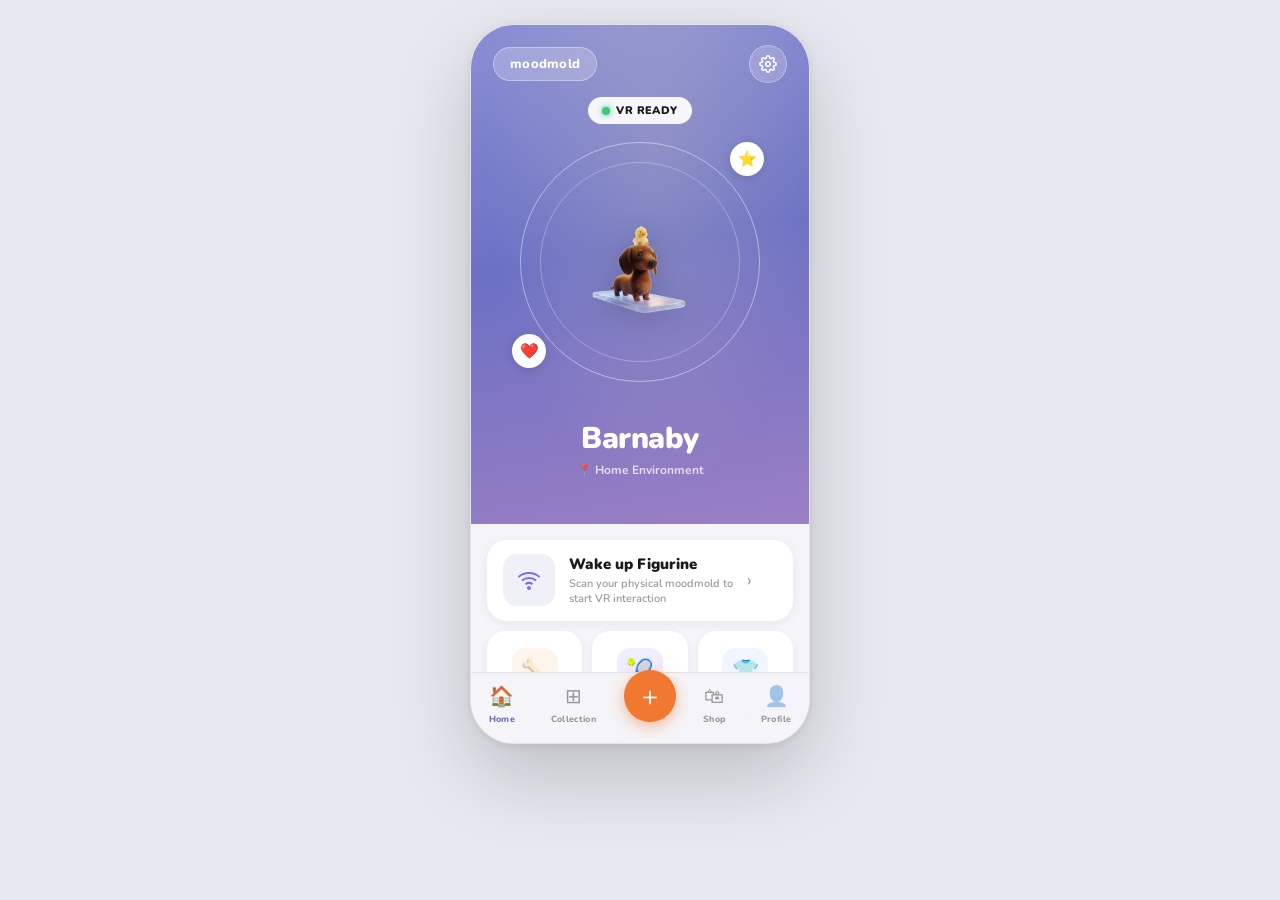
==== commit ef51ca0d: "Update Home layout: PNG mascot, larger hero stage, and assets Made-with: Cursor" ====
--- a/moodmol.html
+++ b/moodmol.html
@@ -21,10 +21,11 @@
 
 .screen{display:none;flex:1;min-height:0;flex-direction:column;overflow-y:auto;overflow-x:hidden;-webkit-overflow-scrolling:touch;}
 .screen.active{display:flex;}
+#sc-home{scroll-padding-bottom:92px;}
 
 /* ══════════ HOME ══════════ */
-.home-hero{background:linear-gradient(170deg,#8A8FD4 0%,#6B70C4 45%,#9B7FC4 100%);padding:0 0 28px;position:relative;overflow:hidden;}
-.home-hero::before{content:'';position:absolute;inset:0;background:radial-gradient(ellipse at 55% 25%,rgba(255,240,180,0.18) 0%,transparent 65%);}
+.home-hero{background:linear-gradient(170deg,#8A8FD4 0%,#6B70C4 45%,#9B7FC4 100%);padding:0 0 44px;position:relative;overflow:visible;z-index:1;}
+.home-hero::before{content:'';position:absolute;inset:0;background:radial-gradient(ellipse at 55% 25%,rgba(255,240,180,0.18) 0%,transparent 65%);pointer-events:none;}
 
 .home-topbar{display:flex;justify-content:space-between;align-items:center;padding:20px 22px 0;position:relative;z-index:2;}
 .brand-pill{background:rgba(255,255,255,0.22);backdrop-filter:blur(8px);border:1px solid rgba(255,255,255,0.35);border-radius:20px;padding:7px 16px;font-size:13px;font-weight:800;color:#fff;letter-spacing:0.02em;}
@@ -34,20 +35,21 @@
 .vr-badge{display:flex;align-items:center;gap:6px;background:rgba(255,255,255,0.92);border-radius:20px;padding:6px 14px;font-size:11px;font-weight:900;color:var(--text);width:fit-content;margin:14px auto 0;letter-spacing:0.04em;position:relative;z-index:2;}
 .vr-dot{width:8px;height:8px;background:var(--green);border-radius:50%;box-shadow:0 0 6px var(--green);}
 
-.pet-display{position:relative;width:240px;height:230px;margin:8px auto -8px;z-index:2;cursor:pointer;}
-.pet-ring{position:absolute;inset:20px;border-radius:50%;border:1.5px solid rgba(255,255,255,0.3);}
-.pet-ring.inner{inset:38px;border-color:rgba(255,255,255,0.18);}
-.pet-svg-wrap{position:absolute;inset:0;display:flex;align-items:center;justify-content:center;animation:float 3.5s ease-in-out infinite;}
-@keyframes float{0%,100%{transform:translateY(0)}50%{transform:translateY(-9px)}}
-
-.badge-star{position:absolute;top:18px;right:12px;width:34px;height:34px;background:#fff;border-radius:50%;display:flex;align-items:center;justify-content:center;font-size:15px;box-shadow:0 2px 10px rgba(0,0,0,0.12);cursor:pointer;}
-.badge-heart{position:absolute;bottom:32px;left:8px;width:34px;height:34px;background:#fff;border-radius:50%;display:flex;align-items:center;justify-content:center;font-size:15px;box-shadow:0 2px 10px rgba(0,0,0,0.12);cursor:pointer;}
+.pet-display{position:relative;width:268px;height:268px;margin:4px auto 6px;z-index:2;cursor:pointer;}
+.pet-ring{position:absolute;inset:14px;border-radius:50%;border:1.5px solid rgba(255,255,255,0.45);}
+.pet-ring.inner{inset:34px;border-color:rgba(255,255,255,0.28);}
+.pet-img-wrap{position:absolute;inset:0;display:flex;align-items:center;justify-content:center;animation:float 3.5s ease-in-out infinite;}
+.pet-home-img{width:220px;max-width:92%;height:auto;max-height:240px;object-fit:contain;display:block;filter:drop-shadow(0 6px 14px rgba(0,0,0,0.15));}
+@keyframes float{0%,100%{transform:translateY(0)}50%{transform:translateY(-6px)}}
+
+.badge-star{position:absolute;top:14px;right:10px;width:34px;height:34px;background:#fff;border-radius:50%;display:flex;align-items:center;justify-content:center;font-size:15px;box-shadow:0 2px 10px rgba(0,0,0,0.12);cursor:pointer;}
+.badge-heart{position:absolute;bottom:28px;left:6px;width:34px;height:34px;background:#fff;border-radius:50%;display:flex;align-items:center;justify-content:center;font-size:15px;box-shadow:0 2px 10px rgba(0,0,0,0.12);cursor:pointer;}
 
 .pet-name-area{text-align:center;padding:16px 0 2px;position:relative;z-index:2;}
 .pet-name{font-size:30px;font-weight:1000;color:#fff;letter-spacing:-0.5px;}
 .pet-location{display:flex;align-items:center;justify-content:center;gap:4px;font-size:12px;font-weight:700;color:rgba(255,255,255,0.75);margin-top:3px;}
 
-.home-cards{background:var(--bg);border-radius:28px 28px 0 0;padding:16px 16px 100px;display:flex;flex-direction:column;gap:10px;}
+.home-cards{background:var(--bg);border-radius:28px 28px 0 0;padding:16px 16px 100px;display:flex;flex-direction:column;gap:10px;position:relative;z-index:0;margin-top:0;}
 
 .wake-card{background:#fff;border-radius:20px;padding:14px 16px;display:flex;align-items:center;gap:14px;cursor:pointer;transition:transform .15s;box-shadow:0 2px 12px rgba(0,0,0,0.06);}
 .wake-card:hover{transform:scale(1.01);}
@@ -73,7 +75,7 @@
 .story-label{font-size:9px;font-weight:900;text-transform:uppercase;letter-spacing:0.08em;color:var(--muted);margin-bottom:5px;}
 .story-text{font-size:12px;font-weight:600;color:#555;line-height:1.6;}
 
-.bottom-nav{position:absolute;bottom:0;left:0;right:0;background:rgba(245,245,249,0.96);backdrop-filter:blur(12px);border-top:1px solid rgba(0,0,0,0.07);padding:10px 0 18px;display:flex;align-items:center;justify-content:space-around;}
+.bottom-nav{position:absolute;bottom:0;left:0;right:0;z-index:30;background:rgba(245,245,249,0.96);backdrop-filter:blur(12px);border-top:1px solid rgba(0,0,0,0.07);padding:10px 0 18px;padding-bottom:max(18px,env(safe-area-inset-bottom));display:flex;align-items:center;justify-content:space-around;}
 .nav-item{display:flex;flex-direction:column;align-items:center;gap:3px;cursor:pointer;padding:0 8px;}
 .nav-icon{font-size:20px;opacity:0.38;}
 .nav-icon.active{opacity:1;}
@@ -238,56 +240,11 @@
       </div>
       <div class="vr-badge"><div class="vr-dot"></div>VR READY</div>
 
-      <div class="pet-display" onclick="tapPet('home')">
+      <div class="pet-display" onclick="tapPet('home')" aria-label="Interact with pet">
         <div class="pet-ring"></div>
         <div class="pet-ring inner"></div>
-        <div class="pet-svg-wrap">
-          <svg width="170" height="170" viewBox="0 0 170 170" xmlns="http://www.w3.org/2000/svg">
-            <ellipse cx="85" cy="158" rx="38" ry="8" fill="rgba(0,0,0,0.12)"/>
-            <ellipse cx="85" cy="118" rx="42" ry="26" fill="#8B4513"/>
-            <ellipse cx="85" cy="116" rx="40" ry="23" fill="#A0522D"/>
-            <rect x="52" y="132" width="14" height="18" rx="7" fill="#8B4513"/>
-            <rect x="104" y="132" width="14" height="18" rx="7" fill="#8B4513"/>
-            <rect x="62" y="133" width="12" height="16" rx="6" fill="#8B4513"/>
-            <rect x="96" y="133" width="12" height="16" rx="6" fill="#8B4513"/>
-            <path d="M125 112 Q140 105 138 95 Q136 87 128 90" stroke="#8B4513" stroke-width="8" fill="none" stroke-linecap="round"/>
-            <ellipse cx="72" cy="100" rx="18" ry="16" fill="#A0522D"/>
-            <ellipse cx="65" cy="85" rx="24" ry="22" fill="#A0522D"/>
-            <ellipse cx="54" cy="90" rx="14" ry="10" fill="#8B4513"/>
-            <ellipse cx="46" cy="89" rx="7" ry="5" fill="#2C1A0E"/>
-            <ellipse cx="44" cy="88" rx="2" ry="1.5" fill="rgba(255,255,255,0.3)"/>
-            <circle cx="62" cy="80" r="5" fill="#2C1A0E"/>
-            <circle cx="60" cy="79" r="1.5" fill="rgba(255,255,255,0.5)"/>
-            <ellipse cx="78" cy="90" rx="11" ry="17" fill="#7A3A10" transform="rotate(-10 78 90)"/>
-            <ellipse cx="50" cy="91" rx="10" ry="15" fill="#7A3A10" transform="rotate(15 50 91)"/>
-            <ellipse cx="75" cy="112" rx="18" ry="8" fill="rgba(180,120,60,0.3)"/>
-            <g opacity="0.7">
-              <line x1="72" y1="42" x2="72" y2="28" stroke="#FFD700" stroke-width="2.5" stroke-linecap="round" opacity="0.8"/>
-              <line x1="82" y1="38" x2="88" y2="24" stroke="#FFD700" stroke-width="2" stroke-linecap="round" opacity="0.7"/>
-              <line x1="62" y1="38" x2="55" y2="25" stroke="#FFD700" stroke-width="2" stroke-linecap="round" opacity="0.7"/>
-              <line x1="88" y1="44" x2="98" y2="34" stroke="#FFD700" stroke-width="1.8" stroke-linecap="round" opacity="0.6"/>
-              <line x1="56" y1="44" x2="46" y2="34" stroke="#FFD700" stroke-width="1.8" stroke-linecap="round" opacity="0.6"/>
-            </g>
-            <circle cx="72" cy="52" r="22" fill="rgba(255,230,80,0.18)"/>
-            <circle cx="72" cy="52" r="16" fill="rgba(255,215,60,0.22)"/>
-            <ellipse cx="72" cy="56" rx="14" ry="11" fill="#FFE566"/>
-            <ellipse cx="72" cy="54" rx="12" ry="9" fill="#FFD700"/>
-            <circle cx="72" cy="44" r="9" fill="#FFE566"/>
-            <circle cx="72" cy="43" r="8" fill="#FFD700"/>
-            <path d="M64 46 L59 48 L64 50 Z" fill="#FF8C00"/>
-            <circle cx="69" cy="42" r="2.5" fill="#1a1a1a"/>
-            <circle cx="68.2" cy="41.3" r="0.8" fill="rgba(255,255,255,0.7)"/>
-            <ellipse cx="82" cy="55" rx="7" ry="5" fill="#FFCC00" transform="rotate(20 82 55)"/>
-            <ellipse cx="62" cy="55" rx="7" ry="5" fill="#FFCC00" transform="rotate(-20 62 55)"/>
-            <path d="M67 64 L63 68 M67 64 L65 69 M67 64 L69 68" stroke="#FF8C00" stroke-width="2.2" stroke-linecap="round"/>
-            <path d="M77 64 L73 68 M77 64 L75 69 M77 64 L79 68" stroke="#FF8C00" stroke-width="2.2" stroke-linecap="round"/>
-            <circle cx="94" cy="38" r="2" fill="#FFD700" opacity="0.9"/>
-            <circle cx="52" cy="33" r="1.5" fill="#FFD700" opacity="0.8"/>
-            <circle cx="98" cy="52" r="1.5" fill="#FFD700" opacity="0.7"/>
-            <circle cx="48" cy="48" r="1.8" fill="#FFD700" opacity="0.8"/>
-            <circle cx="88" cy="28" r="1.2" fill="#FFD700" opacity="0.6"/>
-            <circle cx="58" cy="26" r="1.2" fill="#FFD700" opacity="0.6"/>
-          </svg>
+        <div class="pet-img-wrap">
+          <img class="pet-home-img" src="assets/home%20dog.png" alt="" loading="lazy" decoding="async"/>
         </div>
         <div class="badge-star" onclick="event.stopPropagation();showToast('⭐ Favorited!')">⭐</div>
         <div class="badge-heart" onclick="event.stopPropagation();addLove()">❤️</div>
